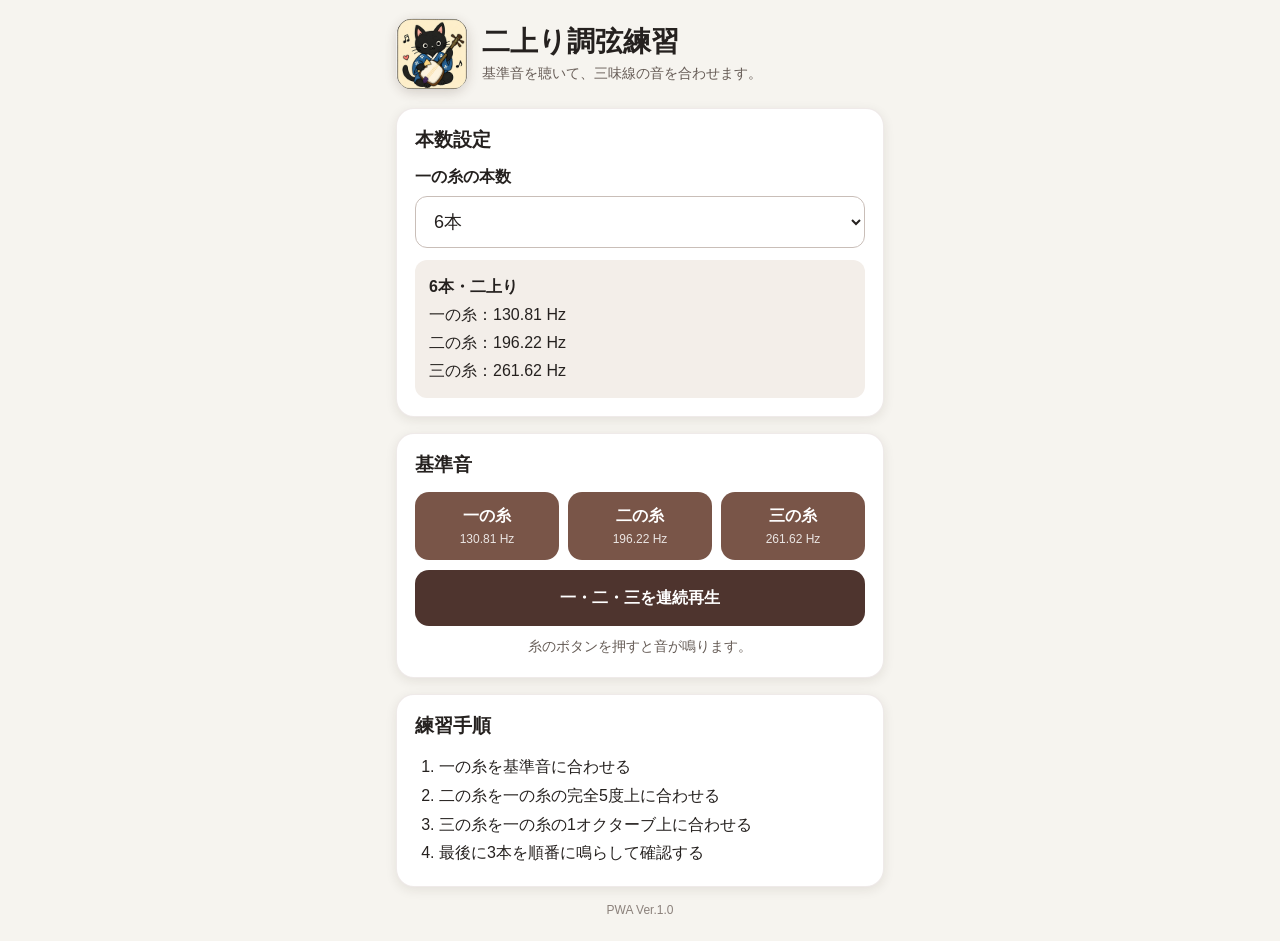
==== tuning.html @ 52dd1e7e "Rename index.html to tuning.html" ====
<!DOCTYPE html>
<html lang="ja">
<head>
  <meta charset="UTF-8">
  <meta name="viewport" content="width=device-width, initial-scale=1, viewport-fit=cover">
  <meta name="theme-color" content="#795548">

  <title>二上り調弦練習</title>

  <link rel="manifest" href="./manifest.webmanifest">
  <link rel="icon" href="./icon-192.png" sizes="192x192">
  <link rel="apple-touch-icon" href="./icon-192.png">
  <link rel="stylesheet" href="./style.css">
</head>

<body>
  <main class="app">
    <header class="app-header">
      <img
        class="app-icon"
        src="./icon-192.png"
        alt=""
        width="72"
        height="72"
      >
      <div>
        <h1>二上り調弦練習</h1>
        <p>基準音を聴いて、三味線の音を合わせます。</p>
      </div>
    </header>

    <section class="card" aria-labelledby="setting-title">
      <h2 id="setting-title">本数設定</h2>

      <label for="hon">一の糸の本数</label>
      <select id="hon">
        <option value="1">1本</option>
        <option value="2">2本</option>
        <option value="3">3本</option>
        <option value="4">4本</option>
        <option value="5">5本</option>
        <option value="6" selected>6本</option>
        <option value="7">7本</option>
        <option value="8">8本</option>
        <option value="9">9本</option>
        <option value="10">10本</option>
        <option value="11">11本</option>
        <option value="12">12本</option>
      </select>

      <div class="info" id="tuningInfo" aria-live="polite"></div>
    </section>

    <section class="card" aria-labelledby="sound-title">
      <h2 id="sound-title">基準音</h2>

      <div class="button-grid">
        <button type="button" data-note="ichi">
          <span>一の糸</span>
          <small id="ichiFrequency"></small>
        </button>

        <button type="button" data-note="ni">
          <span>二の糸</span>
          <small id="niFrequency"></small>
        </button>

        <button type="button" data-note="san">
          <span>三の糸</span>
          <small id="sanFrequency"></small>
        </button>
      </div>

      <button type="button" class="secondary-button" id="playAllButton">
        一・二・三を連続再生
      </button>

      <p class="status" id="audioStatus" role="status" aria-live="polite">
        糸のボタンを押すと音が鳴ります。
      </p>
    </section>

    <section class="card" aria-labelledby="guide-title">
      <h2 id="guide-title">練習手順</h2>
      <ol>
        <li>一の糸を基準音に合わせる</li>
        <li>二の糸を一の糸の完全5度上に合わせる</li>
        <li>三の糸を一の糸の1オクターブ上に合わせる</li>
        <li>最後に3本を順番に鳴らして確認する</li>
      </ol>
    </section>

    <button type="button" class="install-button" id="installButton" hidden>
      ホーム画面にインストール
    </button>

    <p class="version">PWA Ver.1.0</p>
  </main>

  <script src="./app.js" defer></script>
</body>
</html>
---- style.css ----
* {
  box-sizing: border-box;
}

:root {
  color-scheme: light;
  font-family:
    -apple-system, BlinkMacSystemFont, "Segoe UI",
    "Hiragino Kaku Gothic ProN", "Yu Gothic", sans-serif;
  background: #f6f4ef;
  color: #25211f;
}

body {
  min-width: 320px;
  margin: 0;
  background: #f6f4ef;
}

button,
select {
  font: inherit;
}

button {
  touch-action: manipulation;
}

.app {
  width: min(100%, 520px);
  min-height: 100vh;
  margin: 0 auto;
  padding:
    max(18px, env(safe-area-inset-top))
    16px
    max(24px, env(safe-area-inset-bottom));
}

.app-header {
  display: flex;
  align-items: center;
  gap: 14px;
  margin-bottom: 18px;
}

.app-icon {
  flex: 0 0 auto;
  border-radius: 18px;
  box-shadow: 0 3px 12px rgba(65, 45, 33, 0.18);
}

h1 {
  margin: 0 0 4px;
  font-size: clamp(22px, 6vw, 28px);
  line-height: 1.25;
}

.app-header p {
  margin: 0;
  color: #665c56;
  font-size: 14px;
  line-height: 1.5;
}

.card {
  margin-bottom: 16px;
  padding: 18px;
  overflow: hidden;
  background: #ffffff;
  border: 1px solid rgba(121, 85, 72, 0.12);
  border-radius: 18px;
  box-shadow: 0 3px 12px rgba(48, 35, 27, 0.09);
}

h2 {
  margin: 0 0 14px;
  font-size: 19px;
}

label {
  display: block;
  margin-bottom: 8px;
  font-weight: 700;
}

select {
  width: 100%;
  min-height: 52px;
  margin-bottom: 12px;
  padding: 0 14px;
  background: #ffffff;
  border: 1px solid #c9beb8;
  border-radius: 12px;
  color: #25211f;
  font-size: 18px;
}

.info {
  padding: 13px 14px;
  background: #f3eee9;
  border-radius: 12px;
  line-height: 1.75;
}

.button-grid {
  display: grid;
  grid-template-columns: repeat(3, 1fr);
  gap: 9px;
}

button {
  min-height: 68px;
  padding: 12px 8px;
  border: 0;
  border-radius: 14px;
  background: #795548;
  color: #ffffff;
  font-weight: 700;
  cursor: pointer;
}

button:active {
  transform: scale(0.98);
}

button span,
button small {
  display: block;
}

button small {
  margin-top: 5px;
  font-size: 12px;
  font-weight: 500;
  opacity: 0.85;
}

.secondary-button,
.install-button {
  width: 100%;
  min-height: 56px;
  margin-top: 10px;
  background: #4e342e;
  font-size: 16px;
}

.install-button {
  margin: 0 0 16px;
  background: #2f6f52;
}

.status {
  min-height: 1.5em;
  margin: 12px 0 0;
  color: #665c56;
  font-size: 14px;
  text-align: center;
}

ol {
  margin: 0;
  padding-left: 1.5em;
  line-height: 1.8;
}

.version {
  margin: 6px 0 0;
  color: #8b817b;
  font-size: 12px;
  text-align: center;
}

@media (max-width: 370px) {
  .button-grid {
    grid-template-columns: 1fr;
  }

  button {
    min-height: 58px;
  }
}
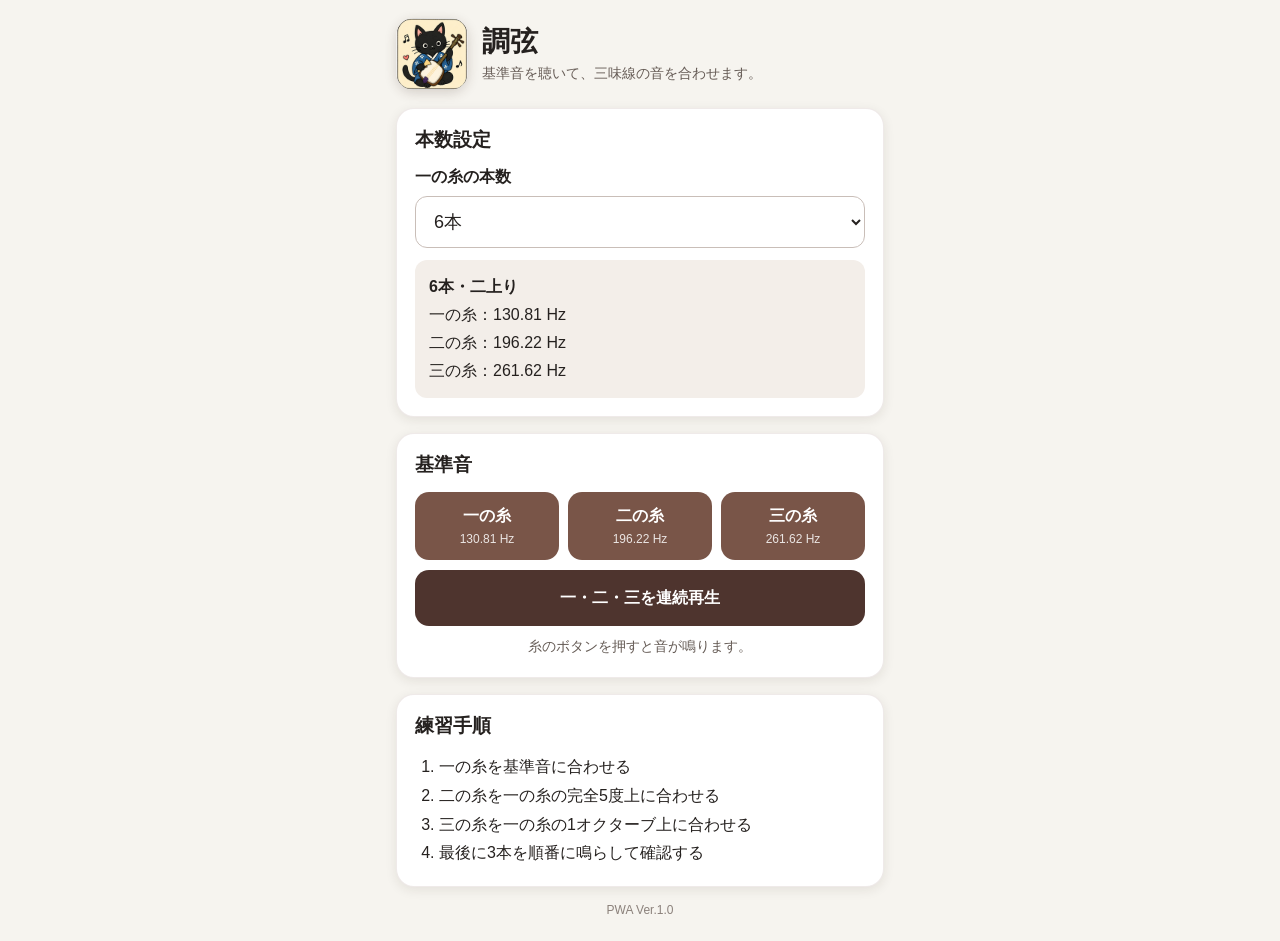
==== commit b475e64a: "Change header title from '二上り調弦練習' to '調弦'" ====
--- a/tuning.html
+++ b/tuning.html
@@ -5,7 +5,7 @@
   <meta name="viewport" content="width=device-width, initial-scale=1, viewport-fit=cover">
   <meta name="theme-color" content="#795548">
 
-  <title>二上り調弦練習</title>
+  <title>調弦</title>
 
   <link rel="manifest" href="./manifest.webmanifest">
   <link rel="icon" href="./icon-192.png" sizes="192x192">
@@ -24,7 +24,7 @@
         height="72"
       >
       <div>
-        <h1>二上り調弦練習</h1>
+        <h1>調弦</h1>
         <p>基準音を聴いて、三味線の音を合わせます。</p>
       </div>
     </header>
--- a/style.css
+++ b/style.css
@@ -179,3 +179,153 @@
     min-height: 58px;
   }
 }
+
+/* ========================================
+   絲庵 ─ Shamisen ─ ホーム画面
+======================================== */
+
+.home-body {
+  min-height: 100vh;
+  background:
+    linear-gradient(
+      180deg,
+      #fffaf0 0%,
+      #f6f0e7 100%
+    );
+}
+
+.home-app {
+  width: min(100%, 520px);
+  min-height: 100vh;
+  margin: 0 auto;
+  padding:
+    max(24px, env(safe-area-inset-top))
+    18px
+    max(30px, env(safe-area-inset-bottom));
+}
+
+.home-header {
+  margin-bottom: 26px;
+  text-align: center;
+}
+
+.home-character {
+  width: 168px;
+  height: 168px;
+  object-fit: cover;
+  border-radius: 36px;
+  box-shadow: 0 8px 24px rgba(73, 49, 35, 0.16);
+}
+
+.brand-name {
+  margin: 18px 0 0;
+  color: #4e342e;
+  font-family: serif;
+  font-size: 34px;
+  font-weight: 700;
+  letter-spacing: 0.18em;
+  text-indent: 0.18em;
+}
+
+.app-name {
+  margin: 4px 0 0;
+  color: #795548;
+  font-family: Georgia, serif;
+  font-size: 21px;
+  font-weight: 500;
+  letter-spacing: 0.08em;
+}
+
+.home-message {
+  margin: 16px 0 0;
+  color: #6f625b;
+  font-size: 14px;
+  line-height: 1.7;
+}
+
+.home-menu {
+  display: grid;
+  gap: 12px;
+}
+
+.menu-button {
+  display: flex;
+  align-items: center;
+  width: 100%;
+  min-height: 74px;
+  padding: 12px 16px;
+  border: 1px solid rgba(121, 85, 72, 0.14);
+  border-radius: 17px;
+  background: #ffffff;
+  color: #342a25;
+  text-align: left;
+  text-decoration: none;
+  box-shadow: 0 4px 14px rgba(64, 46, 35, 0.08);
+}
+
+.active-menu {
+  border-color: rgba(121, 85, 72, 0.28);
+}
+
+.active-menu:active {
+  transform: scale(0.985);
+}
+
+.menu-icon {
+  display: grid;
+  flex: 0 0 46px;
+  width: 46px;
+  height: 46px;
+  place-items: center;
+  margin-right: 13px;
+  border-radius: 14px;
+  background: #f3ebe4;
+  color: #795548;
+  font-family: serif;
+  font-size: 24px;
+  font-weight: 700;
+}
+
+.menu-text {
+  flex: 1;
+}
+
+.menu-text strong,
+.menu-text small {
+  display: block;
+}
+
+.menu-text strong {
+  font-size: 17px;
+}
+
+.menu-text small {
+  margin-top: 4px;
+  color: #8a7c74;
+  font-size: 12px;
+  font-weight: 400;
+}
+
+.menu-arrow {
+  margin-left: 10px;
+  color: #9d8d84;
+  font-size: 30px;
+  font-weight: 300;
+}
+
+.disabled-menu {
+  cursor: default;
+  opacity: 0.56;
+}
+
+.home-footer {
+  margin-top: 24px;
+  color: #94877f;
+  font-size: 11px;
+  line-height: 1.6;
+  text-align: center;
+}
+
+.home-footer p {
+  margin: 0;
+}
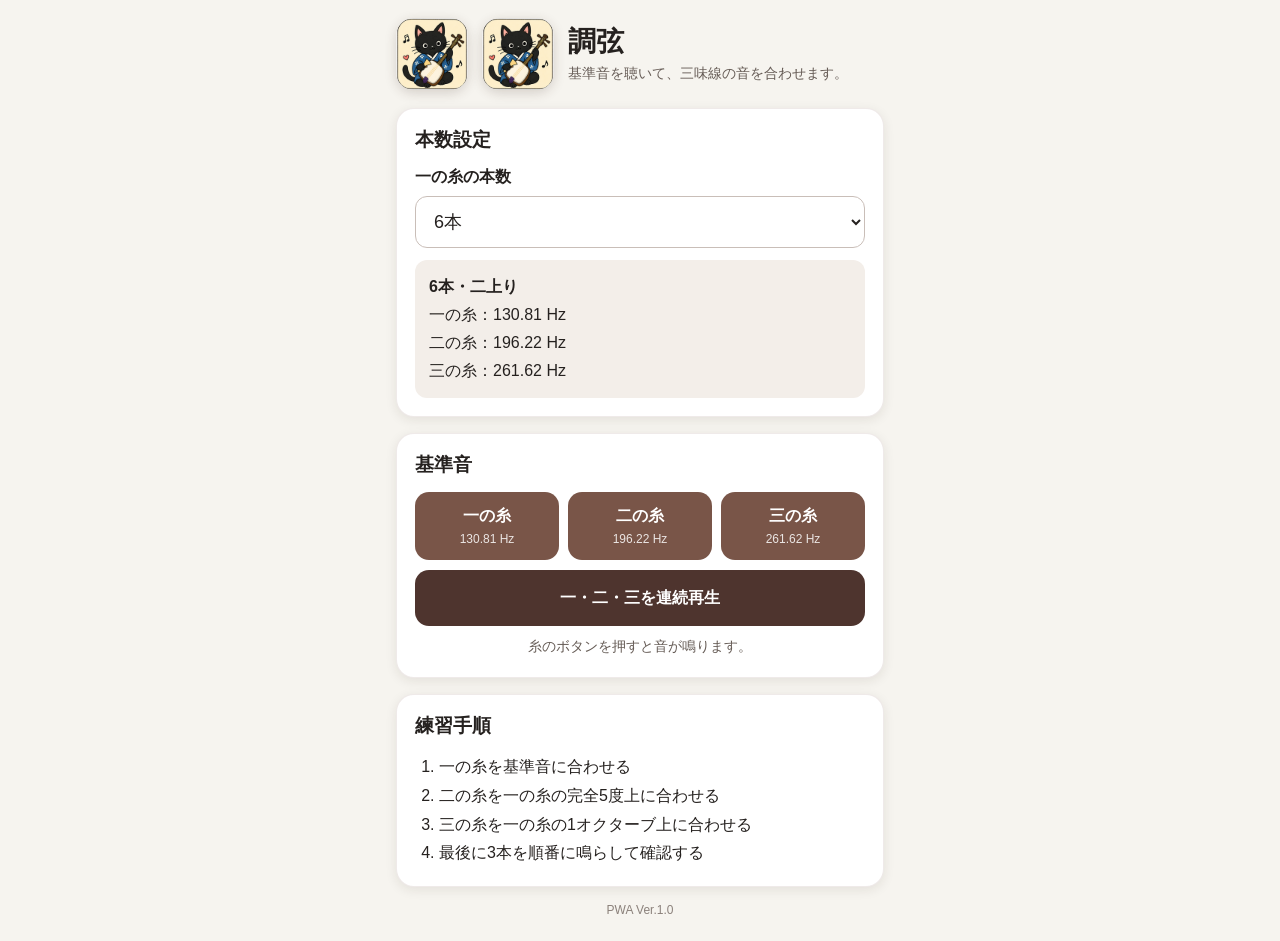
==== commit 49ed4f1f: "Update tuning.html" ====
--- a/tuning.html
+++ b/tuning.html
@@ -17,6 +17,13 @@
   <main class="app">
     <header class="app-header">
       <img
+        class="app-icon"
+        src="./icon-192.png"
+        alt=""
+        width="72"
+        height="72"
+      >
+            <img
         class="app-icon"
         src="./icon-192.png"
         alt=""
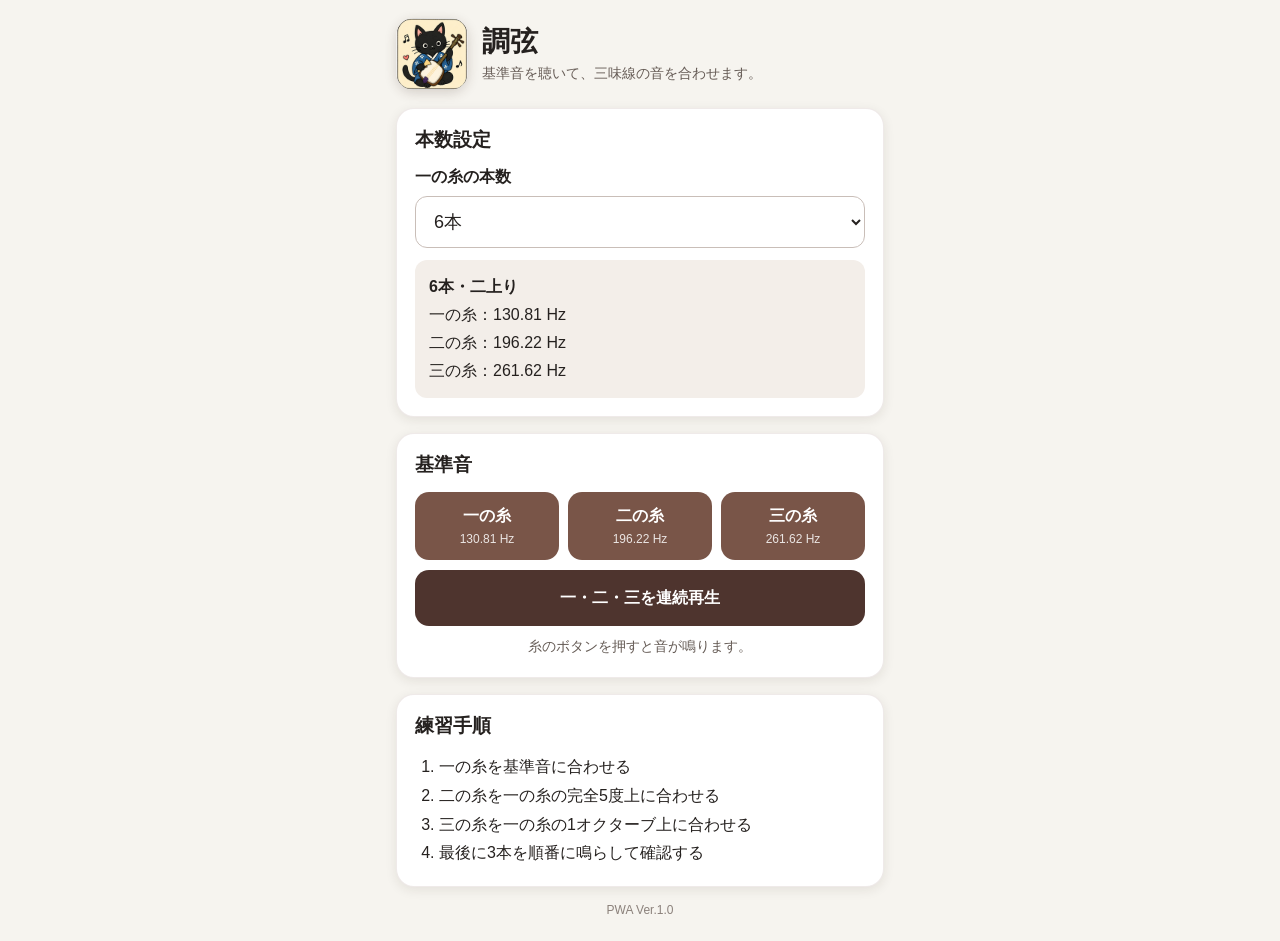
==== commit 1a425825: "Remove app icon from tuning.html Removed the app icon image from the tuning page." ====
--- a/tuning.html
+++ b/tuning.html
@@ -17,13 +17,6 @@
   <main class="app">
     <header class="app-header">
       <img
-        class="app-icon"
-        src="./icon-192.png"
-        alt=""
-        width="72"
-        height="72"
-      >
-            <img
         class="app-icon"
         src="./icon-192.png"
         alt=""
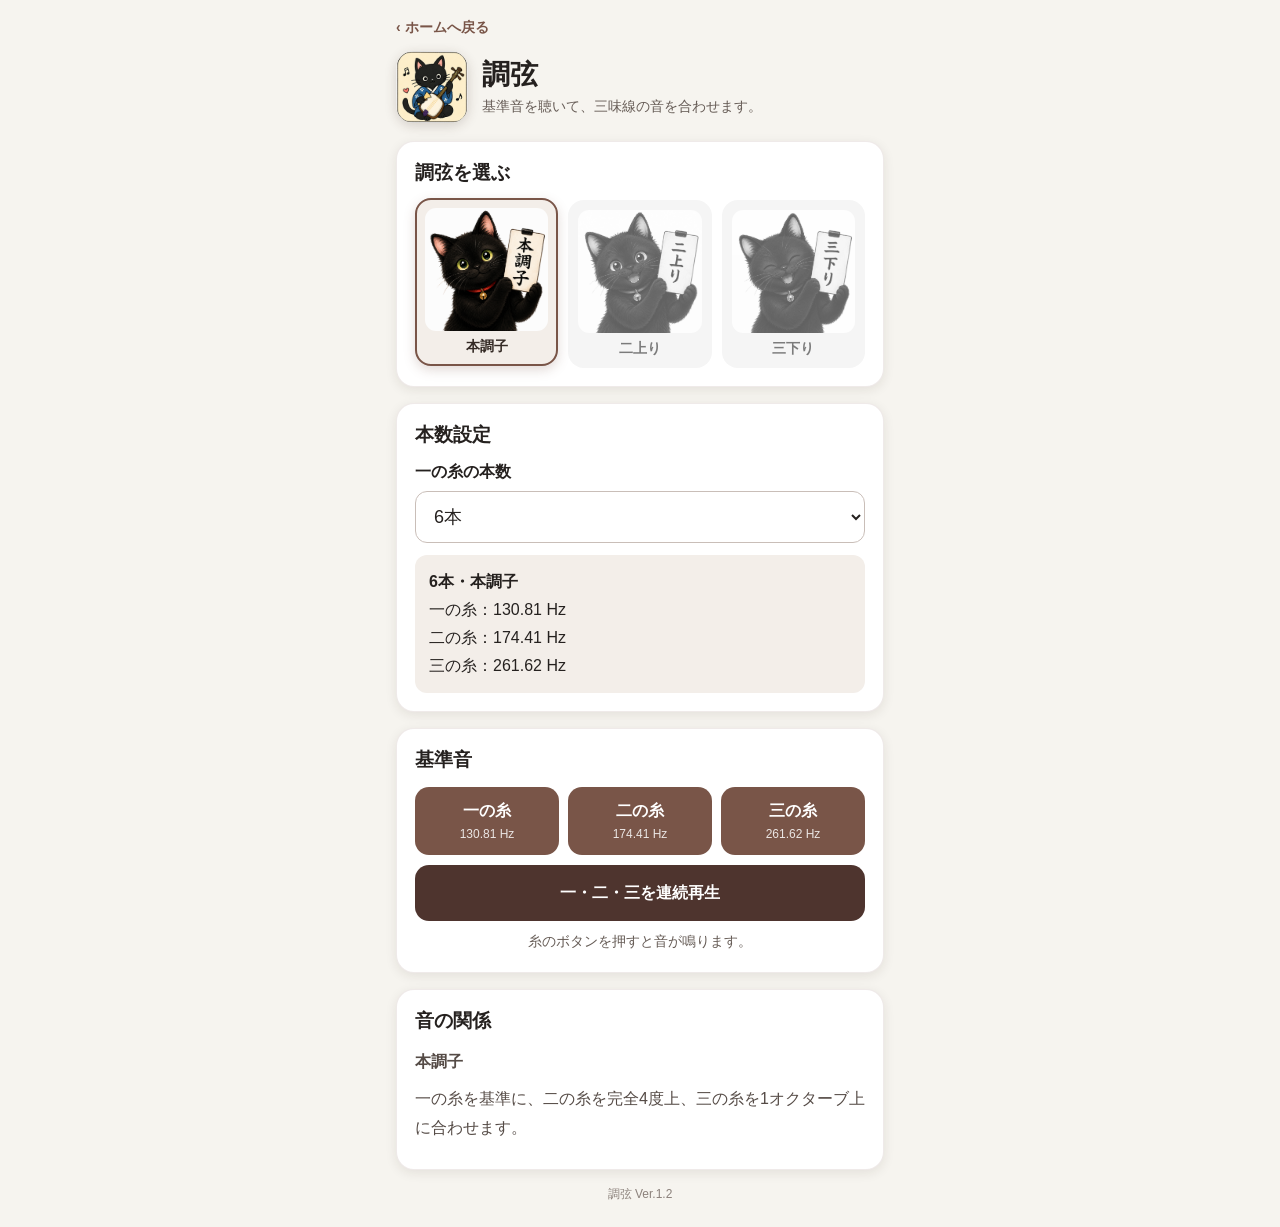
==== commit 11b058a4: "Add files via upload" ====
--- a/tuning.html
+++ b/tuning.html
@@ -5,7 +5,7 @@
   <meta name="viewport" content="width=device-width, initial-scale=1, viewport-fit=cover">
   <meta name="theme-color" content="#795548">
 
-  <title>調弦</title>
+  <title>調弦｜絲庵 ─ Shamisen ─</title>
 
   <link rel="manifest" href="./manifest.webmanifest">
   <link rel="icon" href="./icon-192.png" sizes="192x192">
@@ -15,6 +15,8 @@
 
 <body>
   <main class="app">
+    <a class="back-link" href="./index.html">‹ ホームへ戻る</a>
+
     <header class="app-header">
       <img
         class="app-icon"
@@ -23,11 +25,48 @@
         width="72"
         height="72"
       >
+
       <div>
         <h1>調弦</h1>
         <p>基準音を聴いて、三味線の音を合わせます。</p>
       </div>
     </header>
+
+    <section class="card" aria-labelledby="mode-title">
+      <h2 id="mode-title">調弦を選ぶ</h2>
+
+      <div class="tuning-mode-grid" role="group" aria-label="調弦の種類">
+        <button
+          type="button"
+          class="tuning-mode-button active"
+          data-mode="hon"
+          aria-pressed="true"
+        >
+          <img src="./hon.png" alt="本調子の札を持つシャミ">
+          <span>本調子</span>
+        </button>
+
+        <button
+          type="button"
+          class="tuning-mode-button"
+          data-mode="niage"
+          aria-pressed="false"
+        >
+          <img src="./niage.png" alt="二上りの札を持つシャミ">
+          <span>二上り</span>
+        </button>
+
+        <button
+          type="button"
+          class="tuning-mode-button"
+          data-mode="sansage"
+          aria-pressed="false"
+        >
+          <img src="./sansage.png" alt="三下りの札を持つシャミ">
+          <span>三下り</span>
+        </button>
+      </div>
+    </section>
 
     <section class="card" aria-labelledby="setting-title">
       <h2 id="setting-title">本数設定</h2>
@@ -81,20 +120,11 @@
     </section>
 
     <section class="card" aria-labelledby="guide-title">
-      <h2 id="guide-title">練習手順</h2>
-      <ol>
-        <li>一の糸を基準音に合わせる</li>
-        <li>二の糸を一の糸の完全5度上に合わせる</li>
-        <li>三の糸を一の糸の1オクターブ上に合わせる</li>
-        <li>最後に3本を順番に鳴らして確認する</li>
-      </ol>
+      <h2 id="guide-title">音の関係</h2>
+      <div id="tuningGuide" class="guide-text"></div>
     </section>
 
-    <button type="button" class="install-button" id="installButton" hidden>
-      ホーム画面にインストール
-    </button>
-
-    <p class="version">PWA Ver.1.0</p>
+    <p class="version">調弦 Ver.1.2</p>
   </main>
 
   <script src="./app.js" defer></script>
--- a/style.css
+++ b/style.css
@@ -34,6 +34,15 @@
     max(18px, env(safe-area-inset-top))
     16px
     max(24px, env(safe-area-inset-bottom));
+}
+
+.back-link {
+  display: inline-block;
+  margin-bottom: 14px;
+  color: #795548;
+  font-size: 14px;
+  font-weight: 700;
+  text-decoration: none;
 }
 
 .app-header {
@@ -102,6 +111,59 @@
   line-height: 1.75;
 }
 
+.tuning-mode-grid {
+  display: grid;
+  grid-template-columns: repeat(3, minmax(0, 1fr));
+  gap: 10px;
+}
+
+.tuning-mode-button {
+  min-width: 0;
+  min-height: auto;
+  padding: 8px;
+  overflow: hidden;
+  border: 2px solid transparent;
+  border-radius: 16px;
+  background: #f3eee9;
+  color: #342a25;
+  filter: grayscale(100%);
+  opacity: 0.62;
+  transition:
+    transform 0.2s ease,
+    filter 0.2s ease,
+    opacity 0.2s ease,
+    border-color 0.2s ease,
+    box-shadow 0.2s ease;
+}
+
+.tuning-mode-button img {
+  display: block;
+  width: 100%;
+  aspect-ratio: 1 / 1;
+  object-fit: cover;
+  border-radius: 11px;
+}
+
+.tuning-mode-button span {
+  display: block;
+  margin-top: 7px;
+  font-size: 14px;
+  font-weight: 700;
+}
+
+.tuning-mode-button.active {
+  border-color: #795548;
+  filter: grayscale(0%);
+  opacity: 1;
+  box-shadow: 0 4px 12px rgba(121, 85, 72, 0.22);
+  transform: translateY(-2px);
+}
+
+.tuning-mode-button:focus-visible {
+  outline: 3px solid rgba(121, 85, 72, 0.28);
+  outline-offset: 2px;
+}
+
 .button-grid {
   display: grid;
   grid-template-columns: repeat(3, 1fr);
@@ -145,7 +207,7 @@
 }
 
 .install-button {
-  margin: 0 0 16px;
+  margin: 18px 0 16px;
   background: #2f6f52;
 }
 
@@ -157,10 +219,13 @@
   text-align: center;
 }
 
-ol {
-  margin: 0;
-  padding-left: 1.5em;
+.guide-text {
+  color: #554b46;
   line-height: 1.8;
+}
+
+.guide-text p {
+  margin: 0 0 8px;
 }
 
 .version {
@@ -170,28 +235,11 @@
   text-align: center;
 }
 
-@media (max-width: 370px) {
-  .button-grid {
-    grid-template-columns: 1fr;
-  }
-
-  button {
-    min-height: 58px;
-  }
-}
-
-/* ========================================
-   絲庵 ─ Shamisen ─ ホーム画面
-======================================== */
+/* ホーム画面 */
 
 .home-body {
   min-height: 100vh;
-  background:
-    linear-gradient(
-      180deg,
-      #fffaf0 0%,
-      #f6f0e7 100%
-    );
+  background: linear-gradient(180deg, #fffaf0 0%, #f6f0e7 100%);
 }
 
 .home-app {
@@ -227,7 +275,7 @@
   text-indent: 0.18em;
 }
 
-.app-name {
+.home-title {
   margin: 4px 0 0;
   color: #795548;
   font-family: Georgia, serif;
@@ -329,3 +377,25 @@
 .home-footer p {
   margin: 0;
 }
+
+@media (max-width: 370px) {
+  .tuning-mode-grid {
+    gap: 6px;
+  }
+
+  .tuning-mode-button {
+    padding: 5px;
+  }
+
+  .tuning-mode-button span {
+    font-size: 12px;
+  }
+
+  .button-grid {
+    grid-template-columns: 1fr;
+  }
+
+  button {
+    min-height: 58px;
+  }
+}
